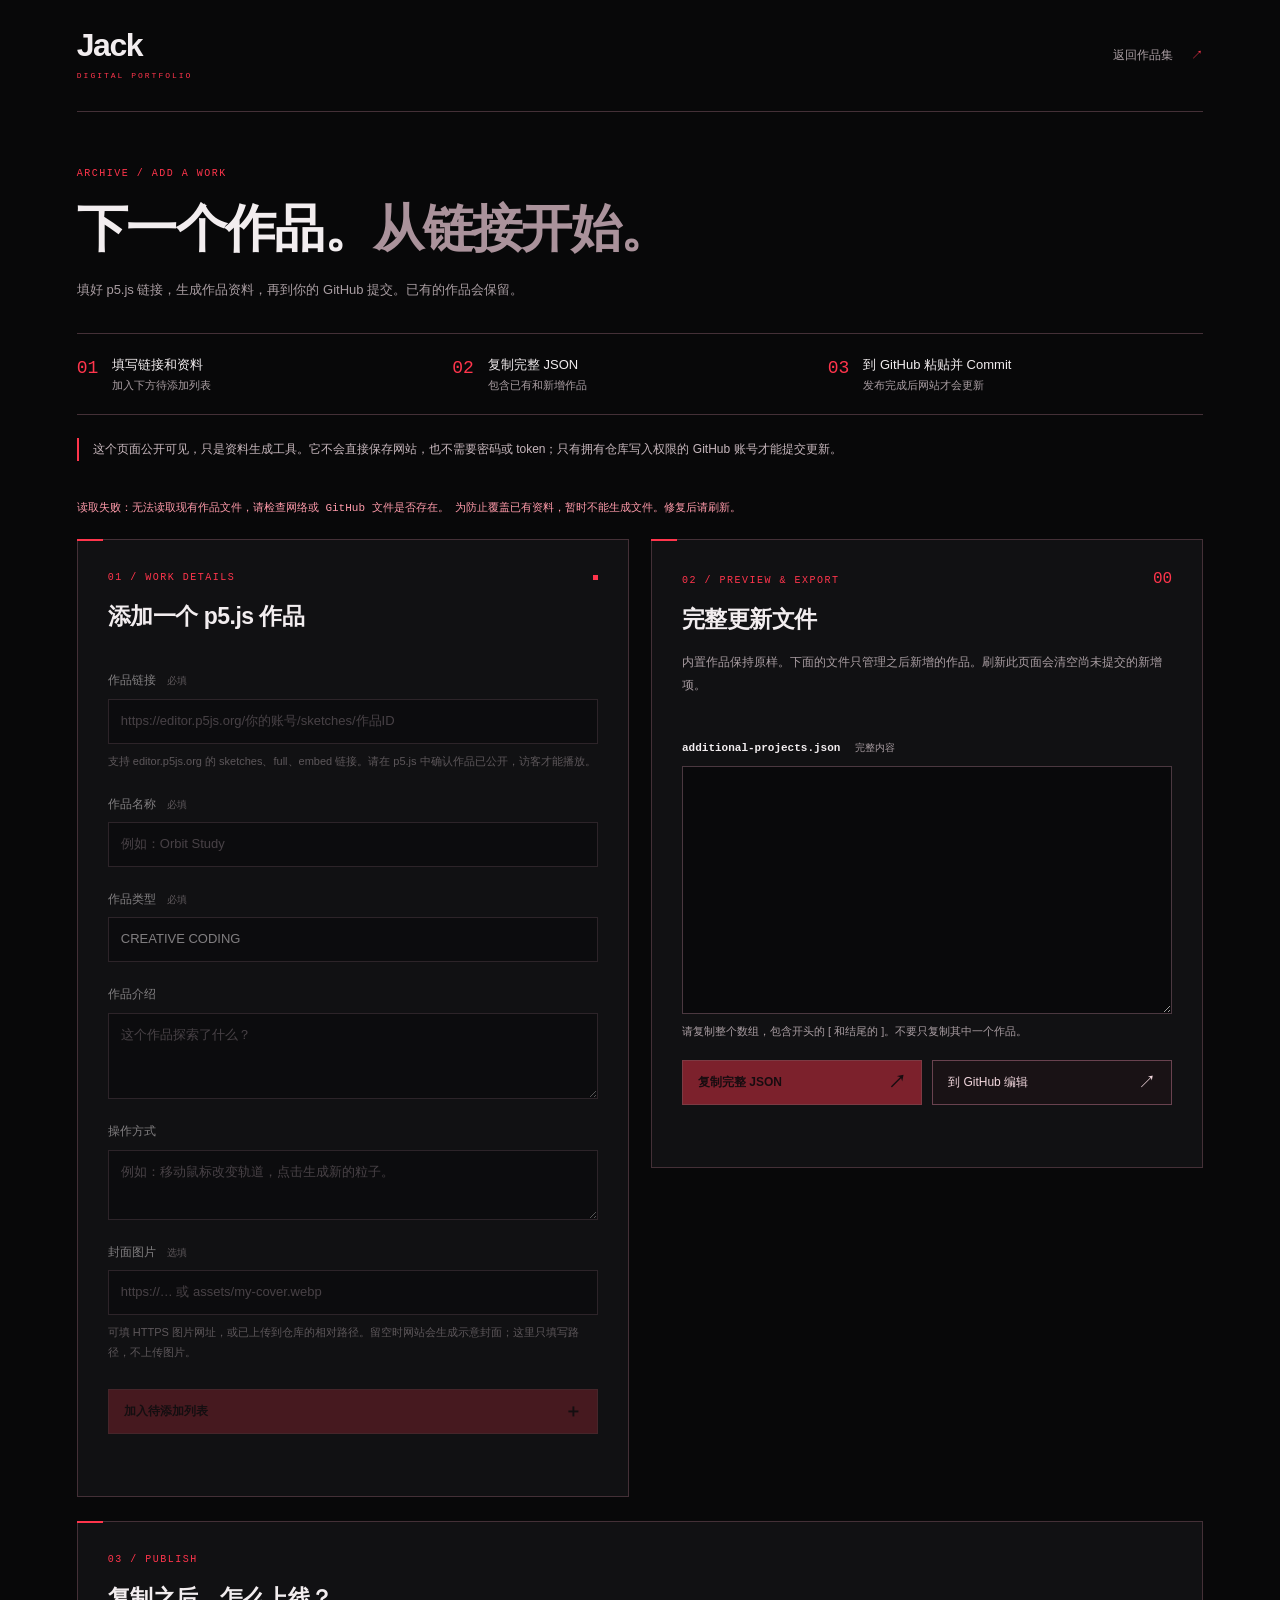
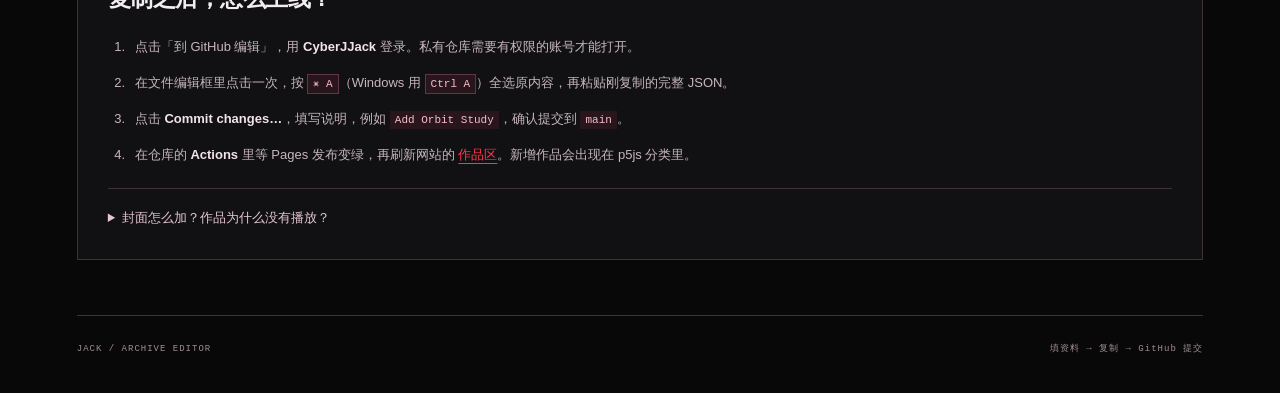
==== manage.html @ 8c7d951f "Publish red CodeFlow reveal and p5.js work manager Add the aligned feathered mouse reveal, uninterru" ====
<!doctype html>
<html lang="zh-CN">
<head>
  <meta charset="utf-8">
  <meta name="viewport" content="width=device-width,initial-scale=1">
  <meta name="robots" content="noindex,nofollow">
  <meta name="color-scheme" content="dark">
  <title>添加 p5.js 作品 · Jack</title>
  <link rel="stylesheet" href="./manage.css?v=manager-1">
  <script defer src="./projects.js"></script>
  <script defer src="./project-links.js?v=manager-1"></script>
  <script defer src="./manage.js?v=manager-1"></script>
</head>
<body>
  <header class="page-header">
    <a class="brand" href="./">Jack<span>DIGITAL PORTFOLIO</span></a>
    <a class="back-link" href="./#work">返回作品集 <span aria-hidden="true">↗</span></a>
  </header>
  <main>
    <section class="introduction" aria-labelledby="page-title">
      <p class="kicker">ARCHIVE / ADD A WORK</p>
      <h1 id="page-title">下一个作品。<span>从链接开始。</span></h1>
      <p class="intro-copy">填好 p5.js 链接，生成作品资料，再到你的 GitHub 提交。已有的作品会保留。</p>
      <ol class="steps" aria-label="添加作品的三个步骤">
        <li><b>01</b><span>填写链接和资料<strong>加入下方待添加列表</strong></span></li>
        <li><b>02</b><span>复制完整 JSON<strong>包含已有和新增作品</strong></span></li>
        <li><b>03</b><span>到 GitHub 粘贴并 Commit<strong>发布完成后网站才会更新</strong></span></li>
      </ol>
      <p class="notice">这个页面公开可见，只是资料生成工具。它不会直接保存网站，也不需要密码或 token；只有拥有仓库写入权限的 GitHub 账号才能提交更新。</p>
    </section>

    <p id="load-status" class="load-status" role="status">正在读取现有作品，请稍候…</p>

    <div class="editor-layout">
      <section class="panel" aria-labelledby="form-title">
        <div class="panel-top"><p class="kicker">01 / WORK DETAILS</p><span class="panel-dot" aria-hidden="true"></span></div>
        <h2 id="form-title">添加一个 p5.js 作品</h2>
        <form id="work-form">
          <fieldset id="work-fields" disabled>
            <label for="work-link">作品链接 <span>必填</span></label>
            <input id="work-link" name="link" type="url" required maxlength="2048" autocomplete="off" placeholder="https://editor.p5js.org/你的账号/sketches/作品ID" aria-describedby="link-help">
            <p id="link-help" class="field-help">支持 editor.p5js.org 的 sketches、full、embed 链接。请在 p5.js 中确认作品已公开，访客才能播放。</p>

            <label for="work-title">作品名称 <span>必填</span></label>
            <input id="work-title" name="title" required maxlength="120" placeholder="例如：Orbit Study">

            <label for="work-type">作品类型 <span>必填</span></label>
            <input id="work-type" name="type" required maxlength="80" value="CREATIVE CODING" placeholder="例如：INTERACTIVE SYSTEM">

            <label for="work-description">作品介绍</label>
            <textarea id="work-description" name="description" rows="3" maxlength="2000" placeholder="这个作品探索了什么？"></textarea>

            <label for="work-instructions">操作方式</label>
            <textarea id="work-instructions" name="instructions" rows="2" maxlength="1000" placeholder="例如：移动鼠标改变轨道，点击生成新的粒子。"></textarea>

            <label for="work-image">封面图片 <span>选填</span></label>
            <input id="work-image" name="image" maxlength="2048" autocomplete="off" placeholder="https://… 或 assets/my-cover.webp" aria-describedby="image-help">
            <p id="image-help" class="field-help">可填 HTTPS 图片网址，或已上传到仓库的相对路径。留空时网站会生成示意封面；这里只填写路径，不上传图片。</p>

            <button class="primary-button" type="submit">加入待添加列表 <span aria-hidden="true">＋</span></button>
          </fieldset>
          <p id="form-status" class="form-status" role="status" aria-live="polite"></p>
        </form>
      </section>

      <section class="panel output-panel" aria-labelledby="draft-title">
        <div class="panel-top"><p class="kicker">02 / PREVIEW &amp; EXPORT</p><span id="draft-count" class="count">00</span></div>
        <h2 id="draft-title">完整更新文件</h2>
        <p class="panel-copy">内置作品保持原样。下面的文件只管理之后新增的作品。刷新此页面会清空尚未提交的新增项。</p>
        <div id="work-list" class="work-list" aria-label="已有和待添加作品"></div>
        <label for="json-output" class="json-label">additional-projects.json <span>完整内容</span></label>
        <textarea id="json-output" readonly spellcheck="false" rows="12" aria-describedby="output-help"></textarea>
        <p id="output-help" class="field-help">请复制整个数组，包含开头的 [ 和结尾的 ]。不要只复制其中一个作品。</p>
        <div class="export-actions">
          <button id="copy-json" class="primary-button" type="button" disabled>复制完整 JSON <span aria-hidden="true">↗</span></button>
          <a id="edit-github" class="secondary-button" href="https://github.com/CyberJck/class-portfolio/edit/main/additional-projects.json" target="_blank" rel="noopener noreferrer">到 GitHub 编辑 <span aria-hidden="true">↗</span></a>
        </div>
        <p id="copy-status" class="form-status" role="status" aria-live="polite"></p>
      </section>
    </div>

    <section class="tutorial panel" aria-labelledby="tutorial-title">
      <p class="kicker">03 / PUBLISH</p>
      <h2 id="tutorial-title">复制之后，怎么上线？</h2>
      <ol>
        <li>点击「到 GitHub 编辑」，用 <strong>CyberJJack</strong> 登录。私有仓库需要有权限的账号才能打开。</li>
        <li>在文件编辑框里点击一次，按 <kbd>⌘ A</kbd>（Windows 用 <kbd>Ctrl A</kbd>）全选原内容，再粘贴刚复制的完整 JSON。</li>
        <li>点击 <strong>Commit changes…</strong>，填写说明，例如 <code>Add Orbit Study</code>，确认提交到 <code>main</code>。</li>
        <li>在仓库的 <strong>Actions</strong> 里等 Pages 发布变绿，再刷新网站的 <a href="./#work">作品区</a>。新增作品会出现在 p5js 分类里。</li>
      </ol>
      <details>
        <summary>封面怎么加？作品为什么没有播放？</summary>
        <p>封面先通过 GitHub 的 Add file → Upload files 上传到 <code>assets/</code>，提交后再在表单里填写 <code>assets/文件名.webp</code>。也可以填可公开访问的 HTTPS 图片网址。</p>
        <p>新作品通过 p5.js 原链接实时播放，所以要在 p5.js 中保持公开。先用浏览器无痕窗口打开作品链接，确认没有登录也能看到。此工具不会复制 p5.js 的源码或文件。</p>
        <p>每次加作品前先重新打开本页面，等「现有作品已读取」出现后再添加。如果加载失败，请先检查文件；不要用空数组覆盖已有资料。</p>
      </details>
    </section>
  </main>
  <footer><span>JACK / ARCHIVE EDITOR</span><span>填资料 → 复制 → GitHub 提交</span></footer>
</body>
</html>
---- manage.css ----
:root{--bg:#080809;--panel:#111113;--ink:#f2edef;--muted:#a99da2;--red:#ff354c;--line:#443037;--mono:"SFMono-Regular",Consolas,"Liberation Mono",monospace;--sans:-apple-system,BlinkMacSystemFont,"Segoe UI","PingFang SC","Microsoft YaHei",sans-serif;color-scheme:dark}
*{box-sizing:border-box}body{margin:0;color:var(--ink);background:var(--bg);font:15px/1.7 var(--sans);-webkit-font-smoothing:antialiased}a{color:inherit;text-decoration:none}button,input,textarea{font:inherit}button,a,input,textarea,summary{-webkit-tap-highlight-color:transparent}a:focus-visible,button:focus-visible,input:focus-visible,textarea:focus-visible,summary:focus-visible{outline:2px solid var(--red);outline-offset:4px}::selection{color:#fff;background:#a1182e}.page-header,main,footer{width:min(1280px,88%);margin:auto}.page-header{display:flex;justify-content:space-between;align-items:center;gap:20px;min-height:112px;border-bottom:1px solid var(--line)}.brand{font-size:32px;font-weight:750;letter-spacing:-1.5px;line-height:1}.brand span{display:block;font:8px/1.5 var(--mono);letter-spacing:2px;color:var(--red);margin-top:9px}.back-link{font-size:12px;color:var(--muted)}.back-link span{color:var(--red);margin-left:15px}.introduction{padding:54px 0 26px}.kicker{font:10px/1.5 var(--mono);letter-spacing:1.5px;color:var(--red);margin:0 0 15px}h1{font-size:clamp(32px,4vw,52px);line-height:1.3;letter-spacing:-1.6px;margin:0 0 16px;font-weight:720}h1 span{color:#aa929b}h2{font-size:23px;font-weight:650;line-height:1.4;letter-spacing:-.5px;margin:0 0 16px}.intro-copy,.panel-copy{color:var(--muted);margin:0;font-size:13px}.steps{display:grid;grid-template-columns:repeat(3,minmax(0,1fr));margin:32px 0 23px;list-style:none;padding:0;border-top:1px solid var(--line);border-bottom:1px solid var(--line)}.steps li{display:flex;gap:14px;align-items:flex-start;padding:20px 20px 20px 0}.steps b{font:18px/1.6 var(--mono);color:var(--red)}.steps span{font-size:13px;line-height:1.7}.steps strong{display:block;font-size:11px;color:var(--muted);font-weight:400}.notice{padding-left:14px;border-left:2px solid var(--red);font-size:12px;color:#c7b7bd;max-width:930px;line-height:1.9}.load-status{color:#b0a0a7;font:11px/1.8 var(--mono);margin:0 0 18px;min-height:22px}.load-status.error{color:#ff9aaa}.editor-layout{display:grid;grid-template-columns:minmax(0,1fr) minmax(0,1fr);gap:22px;align-items:start}.panel{padding:30px;background:var(--panel);border:1px solid var(--line);position:relative}.panel:before{content:"";position:absolute;left:-1px;top:-1px;width:26px;height:2px;background:var(--red)}.panel-top{display:flex;justify-content:space-between;align-items:baseline;gap:20px}.panel-dot{width:5px;height:5px;background:var(--red)}.count{color:var(--red);font:16px var(--mono)}fieldset{border:0;margin:0;padding:0;min-width:0}fieldset:disabled{opacity:.5}label{display:block;font-size:12px;margin:22px 0 8px;font-weight:550}label span{font-size:10px;color:var(--muted);font-weight:400;margin-left:8px}input,textarea{width:100%;display:block;color:var(--ink);background:#09090b;border:1px solid #4b3840;border-radius:0;padding:11px 12px;font-size:13px;line-height:1.6;min-width:0}input{min-height:45px}textarea{resize:vertical;min-height:70px}input::placeholder,textarea::placeholder{color:#7f7279}input:focus,textarea:focus{border-color:var(--red)}.field-help{font-size:11px;line-height:1.8;color:var(--muted);margin:8px 0 0}.primary-button,.secondary-button{min-height:45px;padding:12px 15px;display:flex;align-items:center;justify-content:space-between;gap:14px;font-size:12px;font-weight:650;line-height:1.5;text-align:left;border:1px solid #ff6d7d;background:var(--red);color:#20070c;cursor:pointer;transition:background .15s}.primary-button span,.secondary-button span{font-size:18px;line-height:1}.primary-button:hover{background:#ff6778}.primary-button:disabled{opacity:.45;cursor:default}.secondary-button{background:#191215;color:#f3d8df;border-color:#69424f;font-weight:500}.secondary-button:hover{background:#2a1820}fieldset>.primary-button{width:100%;margin-top:26px}.form-status{font-size:11px;line-height:1.8;min-height:20px;margin:12px 0 0;color:#d9a4b2}.form-status.error{color:#ff8fa2}.panel-copy{font-size:12px;line-height:1.9;margin-bottom:20px}.work-list{display:grid;gap:9px;margin:0 0 22px}.empty-list{border:1px dashed #443037;padding:16px;color:var(--muted);font-size:12px;line-height:1.9}.work-item{display:flex;justify-content:space-between;align-items:center;gap:15px;min-width:0;background:#171015;border:1px solid #4c2d38;padding:13px}.work-item-copy{min-width:0}.work-item h3{font-size:13px;font-weight:650;margin:0 0 4px;overflow-wrap:anywhere}.work-item p{font:10px/1.7 var(--mono);margin:0;color:var(--muted);overflow-wrap:anywhere}.work-item a{color:#f0c4cf}.work-item .item-state{font-size:9px;color:var(--red);display:block;margin-bottom:4px;letter-spacing:.4px}.remove-work{background:none;color:#e7b6c4;border:1px solid #66404c;padding:7px 9px;font-size:10px;cursor:pointer;flex-shrink:0}.remove-work:hover{border-color:var(--red);color:var(--red)}.json-label{font-family:var(--mono);font-size:11px}#json-output{font:11px/1.7 var(--mono);white-space:pre;min-height:240px;tab-size:2}.export-actions{display:grid;grid-template-columns:1fr 1fr;gap:10px;margin-top:18px}.tutorial{margin:24px 0 55px}.tutorial ol{padding-left:21px;margin:20px 0;color:#c7b6bd;font-size:13px;line-height:2}.tutorial li{padding-left:6px;margin:10px 0}.tutorial strong{color:#f3e3e9;font-weight:600}code,kbd{font:11px var(--mono);color:#f7bdca;background:#29161d;padding:3px 5px;overflow-wrap:anywhere}kbd{border:1px solid #5f3643}.tutorial a{color:var(--red);text-decoration:underline;text-underline-offset:4px}details{border-top:1px solid var(--line);padding-top:18px}summary{cursor:pointer;font-size:13px;color:#e5c5d0}details p{font-size:12px;line-height:1.9;color:var(--muted);max-width:920px;margin:15px 0 0}footer{display:flex;justify-content:space-between;gap:20px;border-top:1px solid var(--line);padding:25px 0 36px;color:#a08d95;font:9px/1.8 var(--mono);letter-spacing:1px}
@media(max-width:850px){.page-header,main,footer{width:90%}.page-header{min-height:94px}.introduction{padding-top:38px}.editor-layout{grid-template-columns:1fr}.panel{padding:26px}.steps li{padding-right:15px}.steps span{font-size:12px}.steps strong{font-size:10px}.steps{gap:12px}.tutorial{margin-bottom:35px}}
@media(max-width:520px){body{font-size:14px}.page-header{min-height:85px}.brand{font-size:28px}.back-link{font-size:10px}.back-link span{margin-left:8px}h1{font-size:32px;letter-spacing:-1px}h1 span{display:block;margin-top:3px}.intro-copy{font-size:12px;line-height:1.9}.steps{grid-template-columns:1fr;gap:0;margin-top:23px}.steps li{padding:12px 0;align-items:center;border-bottom:1px solid #32232a}.steps li:last-child{border-bottom:0}.steps strong{display:inline;margin-left:10px}.steps span{font-size:12px}.steps b{font-size:16px}.notice{font-size:11px}.panel{padding:22px 18px}h2{font-size:21px}.export-actions{grid-template-columns:1fr}input,textarea{font-size:16px}.field-help{font-size:11px}#json-output{font-size:10px}.tutorial ol{font-size:12px;padding-left:17px}.tutorial li{padding-left:3px}footer{font-size:8px;letter-spacing:.4px;flex-wrap:wrap;gap:8px}.work-item{padding:11px}.remove-work{padding:8px}label{margin-top:20px}}
@media(prefers-reduced-motion:reduce){*{transition:none!important;scroll-behavior:auto!important}}
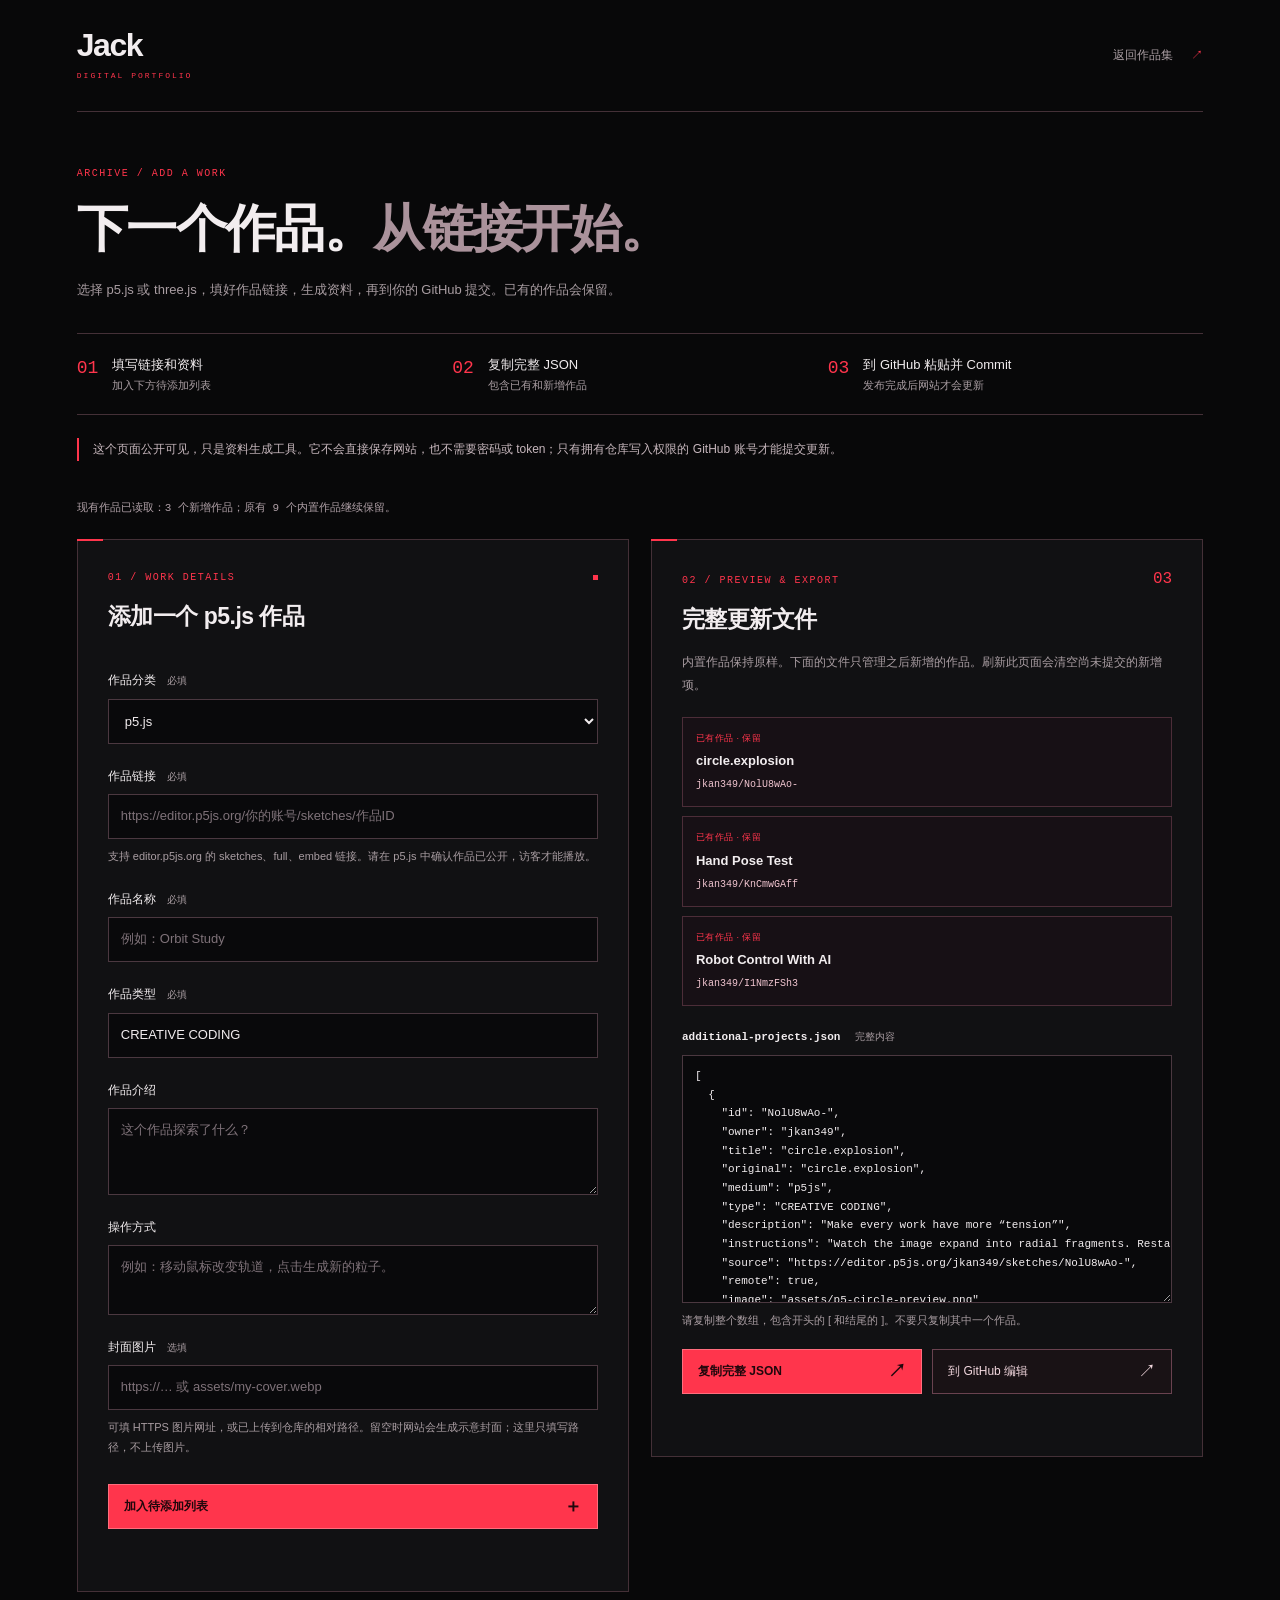
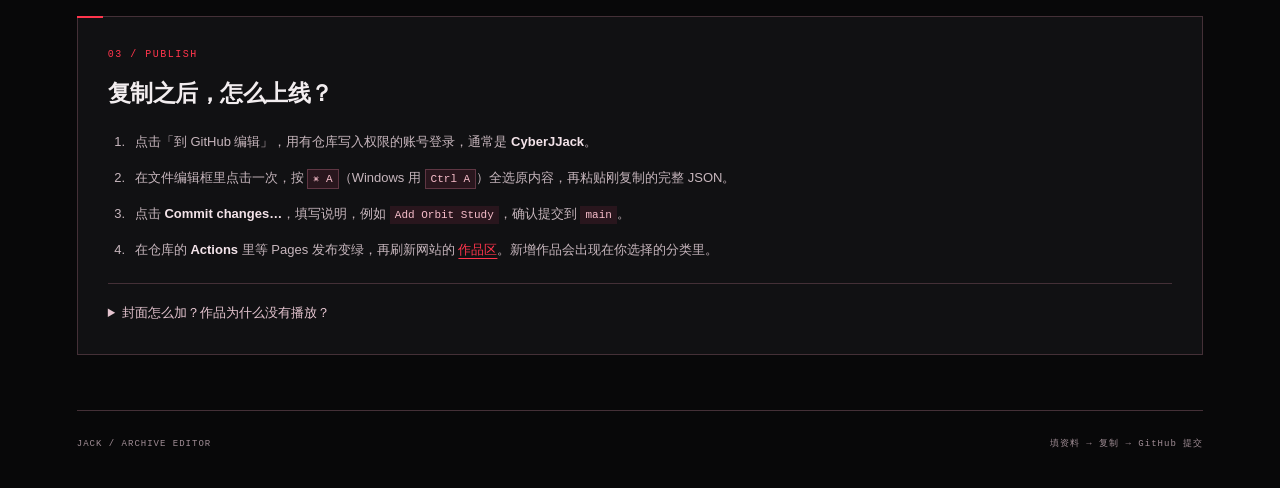
==== commit 201cbfa2: "Add three.js selection and publishing instructions to work entry" ====
--- a/manage.html
+++ b/manage.html
@@ -5,11 +5,11 @@
   <meta name="viewport" content="width=device-width,initial-scale=1">
   <meta name="robots" content="noindex,nofollow">
   <meta name="color-scheme" content="dark">
-  <title>添加 p5.js 作品 · Jack</title>
-  <link rel="stylesheet" href="./manage.css?v=manager-1">
+  <title>添加作品 · Jack</title>
+  <link rel="stylesheet" href="./manage.css?v=threejs-entry-16">
   <script defer src="./projects.js"></script>
-  <script defer src="./project-links.js?v=manager-1"></script>
-  <script defer src="./manage.js?v=manager-1"></script>
+  <script defer src="./project-links.js?v=threejs-entry-16"></script>
+  <script defer src="./manage.js?v=threejs-entry-16"></script>
 </head>
 <body>
   <header class="page-header">
@@ -20,7 +20,7 @@
     <section class="introduction" aria-labelledby="page-title">
       <p class="kicker">ARCHIVE / ADD A WORK</p>
       <h1 id="page-title">下一个作品。<span>从链接开始。</span></h1>
-      <p class="intro-copy">填好 p5.js 链接，生成作品资料，再到你的 GitHub 提交。已有的作品会保留。</p>
+      <p class="intro-copy">选择 p5.js 或 three.js，填好作品链接，生成资料，再到你的 GitHub 提交。已有的作品会保留。</p>
       <ol class="steps" aria-label="添加作品的三个步骤">
         <li><b>01</b><span>填写链接和资料<strong>加入下方待添加列表</strong></span></li>
         <li><b>02</b><span>复制完整 JSON<strong>包含已有和新增作品</strong></span></li>
@@ -37,6 +37,9 @@
         <h2 id="form-title">添加一个 p5.js 作品</h2>
         <form id="work-form">
           <fieldset id="work-fields" disabled>
+            <label for="work-medium">作品分类 <span>必填</span></label>
+            <select id="work-medium" name="medium"><option value="p5js">p5.js</option><option value="threejs">three.js</option></select>
+
             <label for="work-link">作品链接 <span>必填</span></label>
             <input id="work-link" name="link" type="url" required maxlength="2048" autocomplete="off" placeholder="https://editor.p5js.org/你的账号/sketches/作品ID" aria-describedby="link-help">
             <p id="link-help" class="field-help">支持 editor.p5js.org 的 sketches、full、embed 链接。请在 p5.js 中确认作品已公开，访客才能播放。</p>
@@ -83,15 +86,16 @@
       <p class="kicker">03 / PUBLISH</p>
       <h2 id="tutorial-title">复制之后，怎么上线？</h2>
       <ol>
-        <li>点击「到 GitHub 编辑」，用 <strong>CyberJJack</strong> 登录。私有仓库需要有权限的账号才能打开。</li>
+        <li>点击「到 GitHub 编辑」，用有仓库写入权限的账号登录，通常是 <strong>CyberJJack</strong>。</li>
         <li>在文件编辑框里点击一次，按 <kbd>⌘ A</kbd>（Windows 用 <kbd>Ctrl A</kbd>）全选原内容，再粘贴刚复制的完整 JSON。</li>
         <li>点击 <strong>Commit changes…</strong>，填写说明，例如 <code>Add Orbit Study</code>，确认提交到 <code>main</code>。</li>
-        <li>在仓库的 <strong>Actions</strong> 里等 Pages 发布变绿，再刷新网站的 <a href="./#work">作品区</a>。新增作品会出现在 p5js 分类里。</li>
+        <li>在仓库的 <strong>Actions</strong> 里等 Pages 发布变绿，再刷新网站的 <a href="./#work">作品区</a>。新增作品会出现在你选择的分类里。</li>
       </ol>
       <details>
         <summary>封面怎么加？作品为什么没有播放？</summary>
         <p>封面先通过 GitHub 的 Add file → Upload files 上传到 <code>assets/</code>，提交后再在表单里填写 <code>assets/文件名.webp</code>。也可以填可公开访问的 HTTPS 图片网址。</p>
         <p>新作品通过 p5.js 原链接实时播放，所以要在 p5.js 中保持公开。先用浏览器无痕窗口打开作品链接，确认没有登录也能看到。此工具不会复制 p5.js 的源码或文件。</p>
+        <p>three.js 请先把作品发布成可公开访问的 HTTPS 网页，再填写运行页地址。网页需要允许 iframe 嵌入才能在卡片和详情中播放；若托管方阻止嵌入，可使用「Open original」打开原网页。这个工具只添加链接和作品资料，不会替你上传 three.js 项目的模型、贴图或代码。</p>
         <p>每次加作品前先重新打开本页面，等「现有作品已读取」出现后再添加。如果加载失败，请先检查文件；不要用空数组覆盖已有资料。</p>
       </details>
     </section>
--- a/manage.css
+++ b/manage.css
@@ -3,3 +3,7 @@
 @media(max-width:850px){.page-header,main,footer{width:90%}.page-header{min-height:94px}.introduction{padding-top:38px}.editor-layout{grid-template-columns:1fr}.panel{padding:26px}.steps li{padding-right:15px}.steps span{font-size:12px}.steps strong{font-size:10px}.steps{gap:12px}.tutorial{margin-bottom:35px}}
 @media(max-width:520px){body{font-size:14px}.page-header{min-height:85px}.brand{font-size:28px}.back-link{font-size:10px}.back-link span{margin-left:8px}h1{font-size:32px;letter-spacing:-1px}h1 span{display:block;margin-top:3px}.intro-copy{font-size:12px;line-height:1.9}.steps{grid-template-columns:1fr;gap:0;margin-top:23px}.steps li{padding:12px 0;align-items:center;border-bottom:1px solid #32232a}.steps li:last-child{border-bottom:0}.steps strong{display:inline;margin-left:10px}.steps span{font-size:12px}.steps b{font-size:16px}.notice{font-size:11px}.panel{padding:22px 18px}h2{font-size:21px}.export-actions{grid-template-columns:1fr}input,textarea{font-size:16px}.field-help{font-size:11px}#json-output{font-size:10px}.tutorial ol{font-size:12px;padding-left:17px}.tutorial li{padding-left:3px}footer{font-size:8px;letter-spacing:.4px;flex-wrap:wrap;gap:8px}.work-item{padding:11px}.remove-work{padding:8px}label{margin-top:20px}}
 @media(prefers-reduced-motion:reduce){*{transition:none!important;scroll-behavior:auto!important}}
+/* Keep medium selection in the same form system as the existing work fields. */
+select{font:inherit;width:100%;display:block;color:var(--ink);background:#09090b;border:1px solid #4b3840;border-radius:0;padding:11px 12px;font-size:13px;line-height:1.6;min-width:0;min-height:45px;color-scheme:dark}
+select:focus-visible{outline:2px solid var(--red);outline-offset:4px}select:focus{border-color:var(--red)}
+@media(max-width:520px){select{font-size:16px}}
